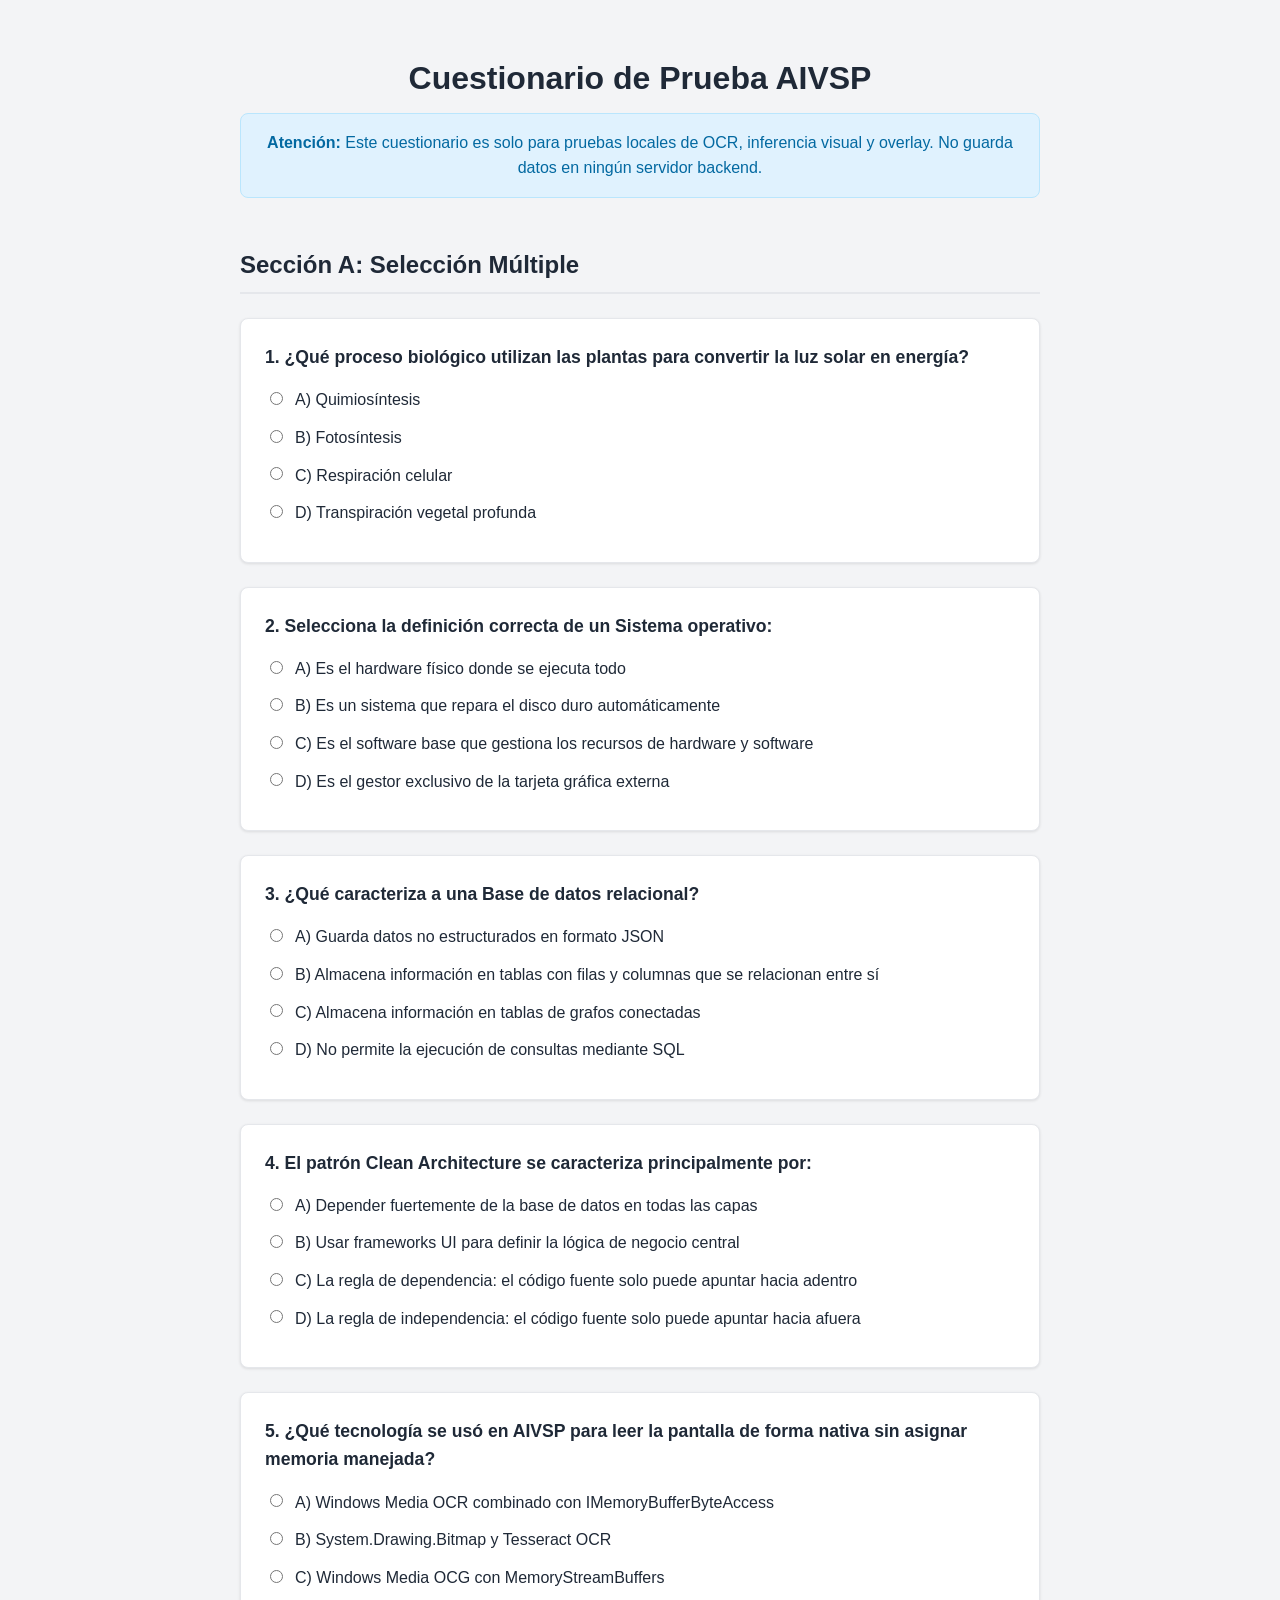
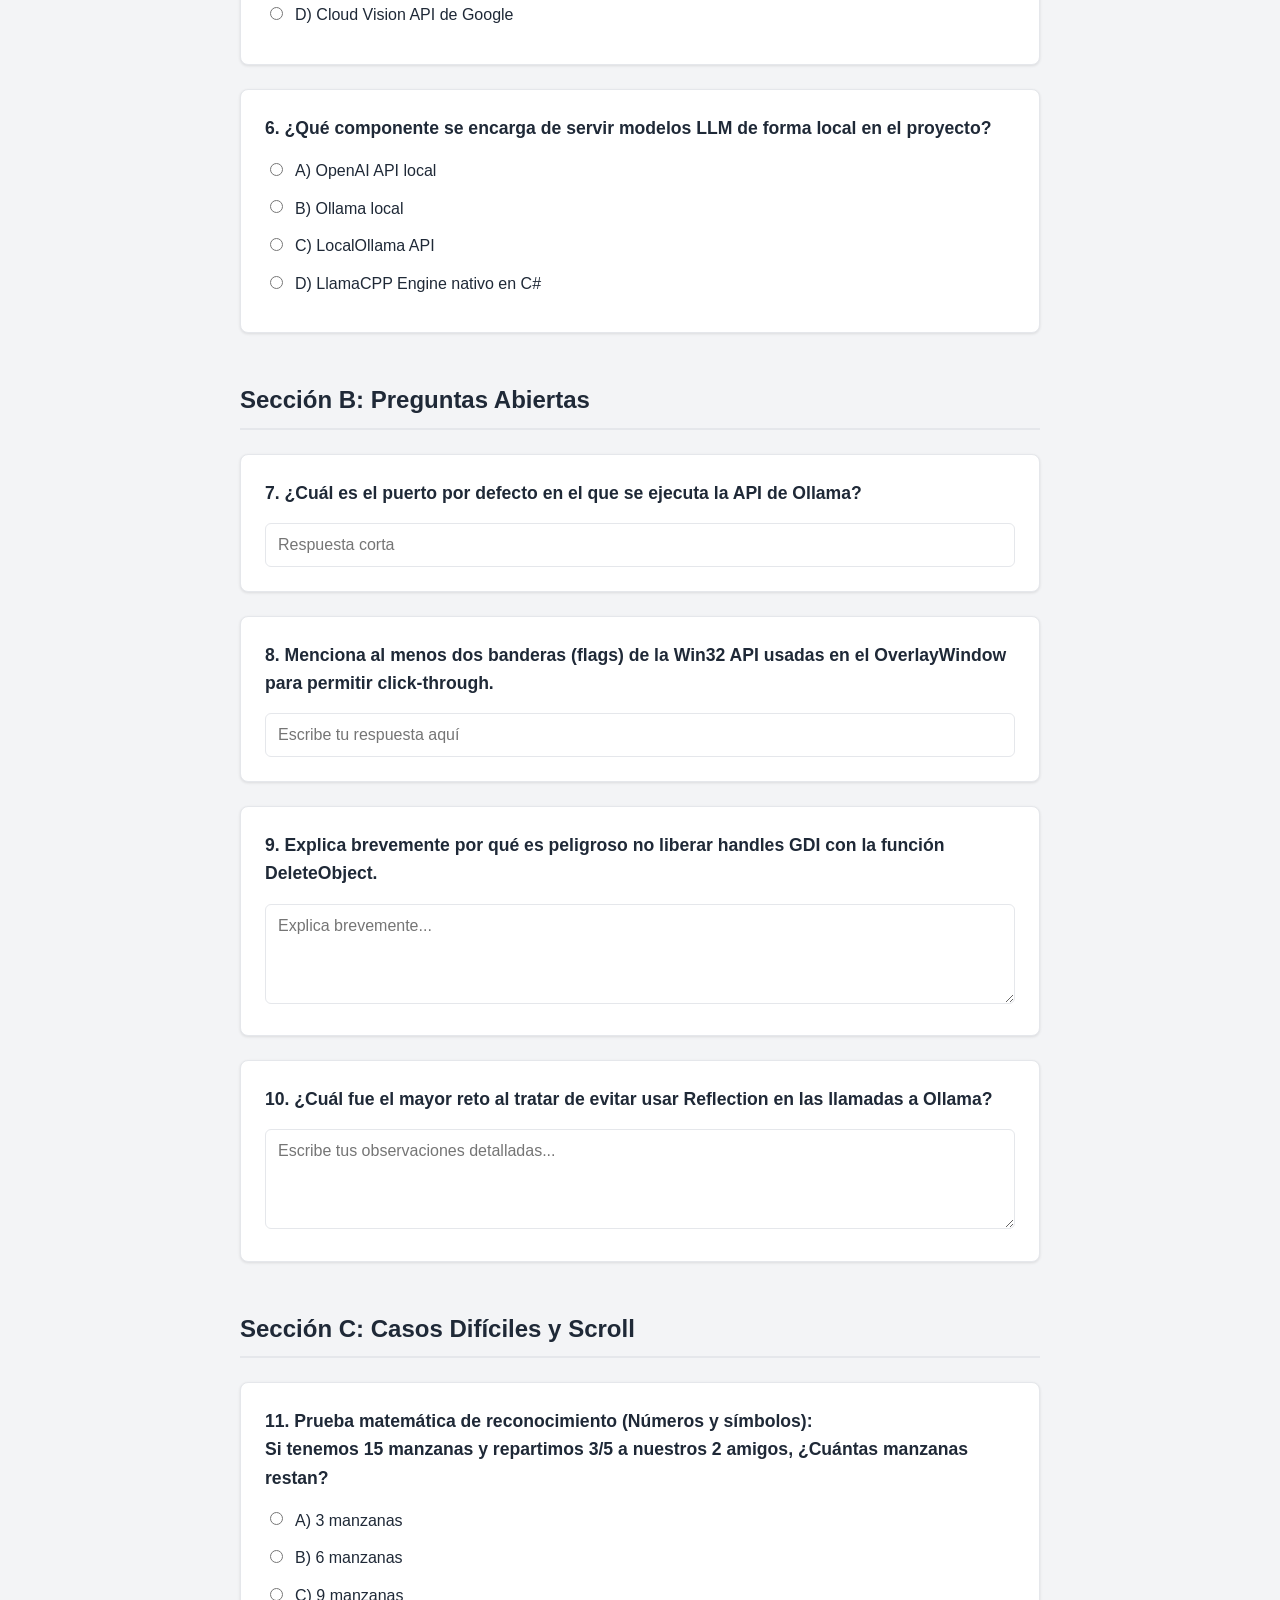
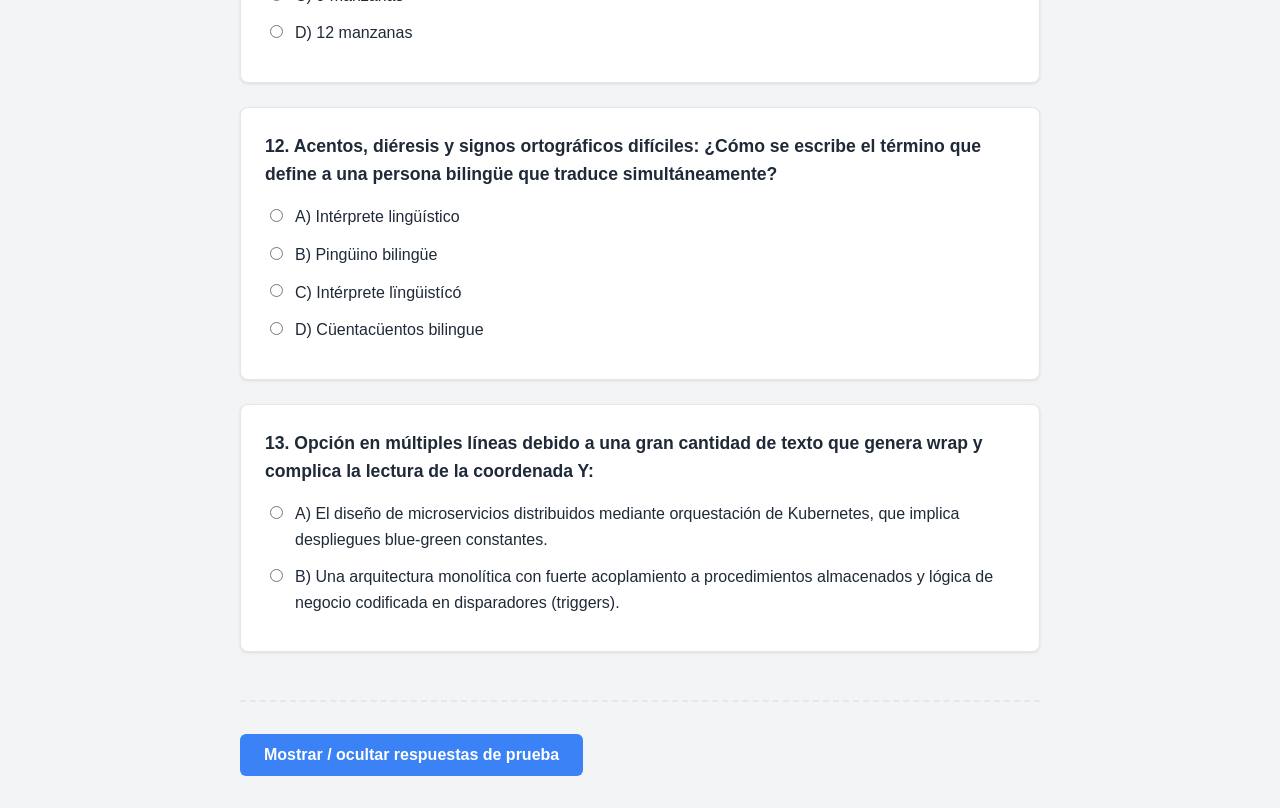
==== test-quiz.html @ 0c57545b "chore: baseline MVP avanzado validado" ====
<!DOCTYPE html>
<html lang="es">
<head>
    <meta charset="UTF-8">
    <meta name="viewport" content="width=device-width, initial-scale=1.0">
    <title>Cuestionario de Prueba AIVSP</title>
    <style>
        :root {
            --bg-color: #f3f4f6;
            --card-bg: #ffffff;
            --text-main: #1f2937;
            --text-muted: #6b7280;
            --border-color: #e5e7eb;
            --accent-color: #3b82f6;
        }

        body {
            font-family: 'Segoe UI', Roboto, Helvetica, Arial, sans-serif;
            background-color: var(--bg-color);
            color: var(--text-main);
            margin: 0;
            padding: 2rem;
            line-height: 1.6;
        }

        .container {
            max-width: 800px;
            margin: 0 auto;
        }

        header {
            text-align: center;
            margin-bottom: 2rem;
        }

        h1 {
            color: var(--text-main);
            margin-bottom: 0.5rem;
        }

        .instructions {
            background-color: #e0f2fe;
            color: #0369a1;
            padding: 1rem;
            border-radius: 0.5rem;
            border: 1px solid #bae6fd;
            margin-bottom: 2rem;
        }

        .section-title {
            font-size: 1.5rem;
            border-bottom: 2px solid var(--border-color);
            padding-bottom: 0.5rem;
            margin-top: 3rem;
            margin-bottom: 1.5rem;
            color: var(--text-main);
        }

        .card {
            background-color: var(--card-bg);
            border: 1px solid var(--border-color);
            border-radius: 0.5rem;
            padding: 1.5rem;
            margin-bottom: 1.5rem;
            box-shadow: 0 1px 3px rgba(0,0,0,0.1);
        }

        .question {
            font-weight: 600;
            margin-bottom: 1rem;
            font-size: 1.1rem;
        }

        .options-list {
            list-style: none;
            padding: 0;
            margin: 0;
        }

        .option-item {
            margin-bottom: 0.75rem;
            display: flex;
            align-items: flex-start;
        }

        .option-item input[type="radio"] {
            margin-top: 0.3rem;
            margin-right: 0.75rem;
            cursor: pointer;
        }

        .option-label {
            cursor: pointer;
            flex-grow: 1;
        }

        .form-control {
            width: 100%;
            padding: 0.75rem;
            border: 1px solid var(--border-color);
            border-radius: 0.375rem;
            font-size: 1rem;
            font-family: inherit;
            box-sizing: border-box;
            transition: border-color 0.15s ease-in-out;
        }

        .form-control:focus {
            outline: none;
            border-color: var(--accent-color);
            box-shadow: 0 0 0 3px rgba(59, 130, 246, 0.1);
        }

        textarea.form-control {
            resize: vertical;
            min-height: 100px;
        }

        .answers-section {
            margin-top: 3rem;
            padding-top: 2rem;
            border-top: 2px dashed var(--border-color);
        }

        .toggle-btn {
            background-color: var(--accent-color);
            color: white;
            border: none;
            padding: 0.75rem 1.5rem;
            border-radius: 0.375rem;
            font-size: 1rem;
            font-weight: 600;
            cursor: pointer;
            transition: background-color 0.2s;
        }

        .toggle-btn:hover {
            background-color: #2563eb;
        }

        #answers-block {
            display: none;
            margin-top: 1rem;
            background-color: #fef3c7;
            border: 1px solid #fde68a;
            padding: 1.5rem;
            border-radius: 0.5rem;
        }

        #answers-block.visible {
            display: block;
        }

        .answer-key {
            font-family: monospace;
            background: rgba(0,0,0,0.05);
            padding: 0.2rem 0.4rem;
            border-radius: 0.25rem;
        }
    </style>
</head>
<body>
    <div class="container">
        <header>
            <h1>Cuestionario de Prueba AIVSP</h1>
            <div class="instructions">
                <strong>Atención:</strong> Este cuestionario es solo para pruebas locales de OCR, inferencia visual y overlay. No guarda datos en ningún servidor backend.
            </div>
        </header>

        <!-- SECCIÓN A: Selección Múltiple -->
        <h2 class="section-title">Sección A: Selección Múltiple</h2>
        
        <div class="card" id="question-1">
            <div class="question">1. ¿Qué proceso biológico utilizan las plantas para convertir la luz solar en energía?</div>
            <ul class="options-list">
                <li class="option-item">
                    <input type="radio" name="q1" id="option-1-a" value="A">
                    <label class="option-label" for="option-1-a">A) Quimiosíntesis</label>
                </li>
                <li class="option-item">
                    <input type="radio" name="q1" id="option-1-b" value="B">
                    <label class="option-label" for="option-1-b">B) Fotosíntesis</label>
                </li>
                <li class="option-item">
                    <input type="radio" name="q1" id="option-1-c" value="C">
                    <label class="option-label" for="option-1-c">C) Respiración celular</label>
                </li>
                <li class="option-item">
                    <input type="radio" name="q1" id="option-1-d" value="D">
                    <label class="option-label" for="option-1-d">D) Transpiración vegetal profunda</label>
                </li>
            </ul>
        </div>

        <div class="card" id="question-2">
            <div class="question">2. Selecciona la definición correcta de un Sistema operativo:</div>
            <ul class="options-list">
                <li class="option-item">
                    <input type="radio" name="q2" id="option-2-a" value="A">
                    <label class="option-label" for="option-2-a">A) Es el hardware físico donde se ejecuta todo</label>
                </li>
                <li class="option-item">
                    <input type="radio" name="q2" id="option-2-b" value="B">
                    <label class="option-label" for="option-2-b">B) Es un sistema que repara el disco duro automáticamente</label>
                </li>
                <li class="option-item">
                    <input type="radio" name="q2" id="option-2-c" value="C">
                    <label class="option-label" for="option-2-c">C) Es el software base que gestiona los recursos de hardware y software</label>
                </li>
                <li class="option-item">
                    <input type="radio" name="q2" id="option-2-d" value="D">
                    <label class="option-label" for="option-2-d">D) Es el gestor exclusivo de la tarjeta gráfica externa</label>
                </li>
            </ul>
        </div>

        <div class="card" id="question-3">
            <div class="question">3. ¿Qué caracteriza a una Base de datos relacional?</div>
            <ul class="options-list">
                <li class="option-item">
                    <input type="radio" name="q3" id="option-3-a" value="A">
                    <label class="option-label" for="option-3-a">A) Guarda datos no estructurados en formato JSON</label>
                </li>
                <li class="option-item">
                    <input type="radio" name="q3" id="option-3-b" value="B">
                    <label class="option-label" for="option-3-b">B) Almacena información en tablas con filas y columnas que se relacionan entre sí</label>
                </li>
                <li class="option-item">
                    <input type="radio" name="q3" id="option-3-c" value="C">
                    <label class="option-label" for="option-3-c">C) Almacena información en tablas de grafos conectadas</label>
                </li>
                <li class="option-item">
                    <input type="radio" name="q3" id="option-3-d" value="D">
                    <label class="option-label" for="option-3-d">D) No permite la ejecución de consultas mediante SQL</label>
                </li>
            </ul>
        </div>

        <div class="card" id="question-4">
            <div class="question">4. El patrón Clean Architecture se caracteriza principalmente por:</div>
            <ul class="options-list">
                <li class="option-item">
                    <input type="radio" name="q4" id="option-4-a" value="A">
                    <label class="option-label" for="option-4-a">A) Depender fuertemente de la base de datos en todas las capas</label>
                </li>
                <li class="option-item">
                    <input type="radio" name="q4" id="option-4-b" value="B">
                    <label class="option-label" for="option-4-b">B) Usar frameworks UI para definir la lógica de negocio central</label>
                </li>
                <li class="option-item">
                    <input type="radio" name="q4" id="option-4-c" value="C">
                    <label class="option-label" for="option-4-c">C) La regla de dependencia: el código fuente solo puede apuntar hacia adentro</label>
                </li>
                <li class="option-item">
                    <input type="radio" name="q4" id="option-4-d" value="D">
                    <label class="option-label" for="option-4-d">D) La regla de independencia: el código fuente solo puede apuntar hacia afuera</label>
                </li>
            </ul>
        </div>

        <div class="card" id="question-5">
            <div class="question">5. ¿Qué tecnología se usó en AIVSP para leer la pantalla de forma nativa sin asignar memoria manejada?</div>
            <ul class="options-list">
                <li class="option-item">
                    <input type="radio" name="q5" id="option-5-a" value="A">
                    <label class="option-label" for="option-5-a">A) Windows Media OCR combinado con IMemoryBufferByteAccess</label>
                </li>
                <li class="option-item">
                    <input type="radio" name="q5" id="option-5-b" value="B">
                    <label class="option-label" for="option-5-b">B) System.Drawing.Bitmap y Tesseract OCR</label>
                </li>
                <li class="option-item">
                    <input type="radio" name="q5" id="option-5-c" value="C">
                    <label class="option-label" for="option-5-c">C) Windows Media OCG con MemoryStreamBuffers</label>
                </li>
                <li class="option-item">
                    <input type="radio" name="q5" id="option-5-d" value="D">
                    <label class="option-label" for="option-5-d">D) Cloud Vision API de Google</label>
                </li>
            </ul>
        </div>

        <div class="card" id="question-6">
            <div class="question">6. ¿Qué componente se encarga de servir modelos LLM de forma local en el proyecto?</div>
            <ul class="options-list">
                <li class="option-item">
                    <input type="radio" name="q6" id="option-6-a" value="A">
                    <label class="option-label" for="option-6-a">A) OpenAI API local</label>
                </li>
                <li class="option-item">
                    <input type="radio" name="q6" id="option-6-b" value="B">
                    <label class="option-label" for="option-6-b">B) Ollama local</label>
                </li>
                <li class="option-item">
                    <input type="radio" name="q6" id="option-6-c" value="C">
                    <label class="option-label" for="option-6-c">C) LocalOllama API</label>
                </li>
                <li class="option-item">
                    <input type="radio" name="q6" id="option-6-d" value="D">
                    <label class="option-label" for="option-6-d">D) LlamaCPP Engine nativo en C#</label>
                </li>
            </ul>
        </div>

        <!-- SECCIÓN B: Preguntas Abiertas -->
        <h2 class="section-title">Sección B: Preguntas Abiertas</h2>

        <div class="card" id="open-question-1">
            <div class="question">7. ¿Cuál es el puerto por defecto en el que se ejecuta la API de Ollama?</div>
            <input type="text" class="form-control" id="open-answer-1" placeholder="Respuesta corta">
        </div>

        <div class="card" id="open-question-2">
            <div class="question">8. Menciona al menos dos banderas (flags) de la Win32 API usadas en el OverlayWindow para permitir click-through.</div>
            <input type="text" class="form-control" id="open-answer-2" placeholder="Escribe tu respuesta aquí">
        </div>

        <div class="card" id="open-question-3">
            <div class="question">9. Explica brevemente por qué es peligroso no liberar handles GDI con la función DeleteObject.</div>
            <textarea class="form-control" id="open-answer-3" placeholder="Explica brevemente..."></textarea>
        </div>

        <div class="card" id="open-question-4">
            <div class="question">10. ¿Cuál fue el mayor reto al tratar de evitar usar Reflection en las llamadas a Ollama?</div>
            <textarea class="form-control" id="open-answer-4" placeholder="Escribe tus observaciones detalladas..."></textarea>
        </div>

        <!-- SECCIÓN C: Casos difíciles -->
        <h2 class="section-title">Sección C: Casos Difíciles y Scroll</h2>

        <div class="card" id="hard-question-1">
            <div class="question">11. Prueba matemática de reconocimiento (Números y símbolos):<br>Si tenemos 15 manzanas y repartimos 3/5 a nuestros 2 amigos, ¿Cuántas manzanas restan?</div>
            <ul class="options-list">
                <li class="option-item">
                    <input type="radio" name="q11" id="option-11-a" value="A">
                    <label class="option-label" for="option-11-a">A) 3 manzanas</label>
                </li>
                <li class="option-item">
                    <input type="radio" name="q11" id="option-11-b" value="B">
                    <label class="option-label" for="option-11-b">B) 6 manzanas</label>
                </li>
                <li class="option-item">
                    <input type="radio" name="q11" id="option-11-c" value="C">
                    <label class="option-label" for="option-11-c">C) 9 manzanas</label>
                </li>
                <li class="option-item">
                    <input type="radio" name="q11" id="option-11-d" value="D">
                    <label class="option-label" for="option-11-d">D) 12 manzanas</label>
                </li>
            </ul>
        </div>

        <div class="card" id="hard-question-2">
            <div class="question">12. Acentos, diéresis y signos ortográficos difíciles: ¿Cómo se escribe el término que define a una persona bilingüe que traduce simultáneamente?</div>
            <ul class="options-list">
                <li class="option-item">
                    <input type="radio" name="q12" id="option-12-a" value="A">
                    <label class="option-label" for="option-12-a">A) Intérprete lingüístico</label>
                </li>
                <li class="option-item">
                    <input type="radio" name="q12" id="option-12-b" value="B">
                    <label class="option-label" for="option-12-b">B) Pingüino bilingüe</label>
                </li>
                <li class="option-item">
                    <input type="radio" name="q12" id="option-12-c" value="C">
                    <label class="option-label" for="option-12-c">C) Intérprete lïngüistícó</label>
                </li>
                <li class="option-item">
                    <input type="radio" name="q12" id="option-12-d" value="D">
                    <label class="option-label" for="option-12-d">D) Cüentacüentos bilingue</label>
                </li>
            </ul>
        </div>

        <div class="card" id="hard-question-3">
            <div class="question">13. Opción en múltiples líneas debido a una gran cantidad de texto que genera wrap y complica la lectura de la coordenada Y:</div>
            <ul class="options-list">
                <li class="option-item">
                    <input type="radio" name="q13" id="option-13-a" value="A">
                    <label class="option-label" for="option-13-a">A) El diseño de microservicios distribuidos mediante orquestación de Kubernetes, que implica despliegues blue-green constantes.</label>
                </li>
                <li class="option-item">
                    <input type="radio" name="q13" id="option-13-b" value="B">
                    <label class="option-label" for="option-13-b">B) Una arquitectura monolítica con fuerte acoplamiento a procedimientos almacenados y lógica de negocio codificada en disparadores (triggers).</label>
                </li>
            </ul>
        </div>

        <div class="answers-section">
            <button class="toggle-btn" id="toggle-answers">Mostrar / ocultar respuestas de prueba</button>
            <div id="answers-block">
                <h3>Respuestas Correctas y Esperadas (Guía para QA)</h3>
                <ul>
                    <li><strong>Q1:</strong> <span class="answer-key">B) Fotosíntesis</span></li>
                    <li><strong>Q2:</strong> <span class="answer-key">C) Es el software base...</span></li>
                    <li><strong>Q3:</strong> <span class="answer-key">B) Almacena información en tablas...</span></li>
                    <li><strong>Q4:</strong> <span class="answer-key">C) La regla de dependencia...</span></li>
                    <li><strong>Q5:</strong> <span class="answer-key">A) Windows Media OCR...</span></li>
                    <li><strong>Q6:</strong> <span class="answer-key">B) Ollama local</span></li>
                    <li><strong>Q7:</strong> <span class="answer-key">11434</span></li>
                    <li><strong>Q8:</strong> <span class="answer-key">WS_EX_TRANSPARENT, WS_EX_NOACTIVATE</span></li>
                    <li><strong>Q9:</strong> <span class="answer-key">Causa memory leaks en el kernel...</span></li>
                    <li><strong>Q10:</strong> <span class="answer-key">Implementar Source Generators y pre-compilar los modelos JSON.</span></li>
                    <li><strong>Q11:</strong> <span class="answer-key">B) 6 manzanas</span></li>
                    <li><strong>Q12:</strong> <span class="answer-key">A) Intérprete lingüístico</span></li>
                    <li><strong>Q13:</strong> Cualquiera es válida. Evalúa el OCR para cajas multilínea.</li>
                </ul>
            </div>
        </div>

    </div>

    <script>
        document.getElementById('toggle-answers').addEventListener('click', function() {
            var block = document.getElementById('answers-block');
            if (block.classList.contains('visible')) {
                block.classList.remove('visible');
            } else {
                block.classList.add('visible');
            }
        });
    </script>
</body>
</html>
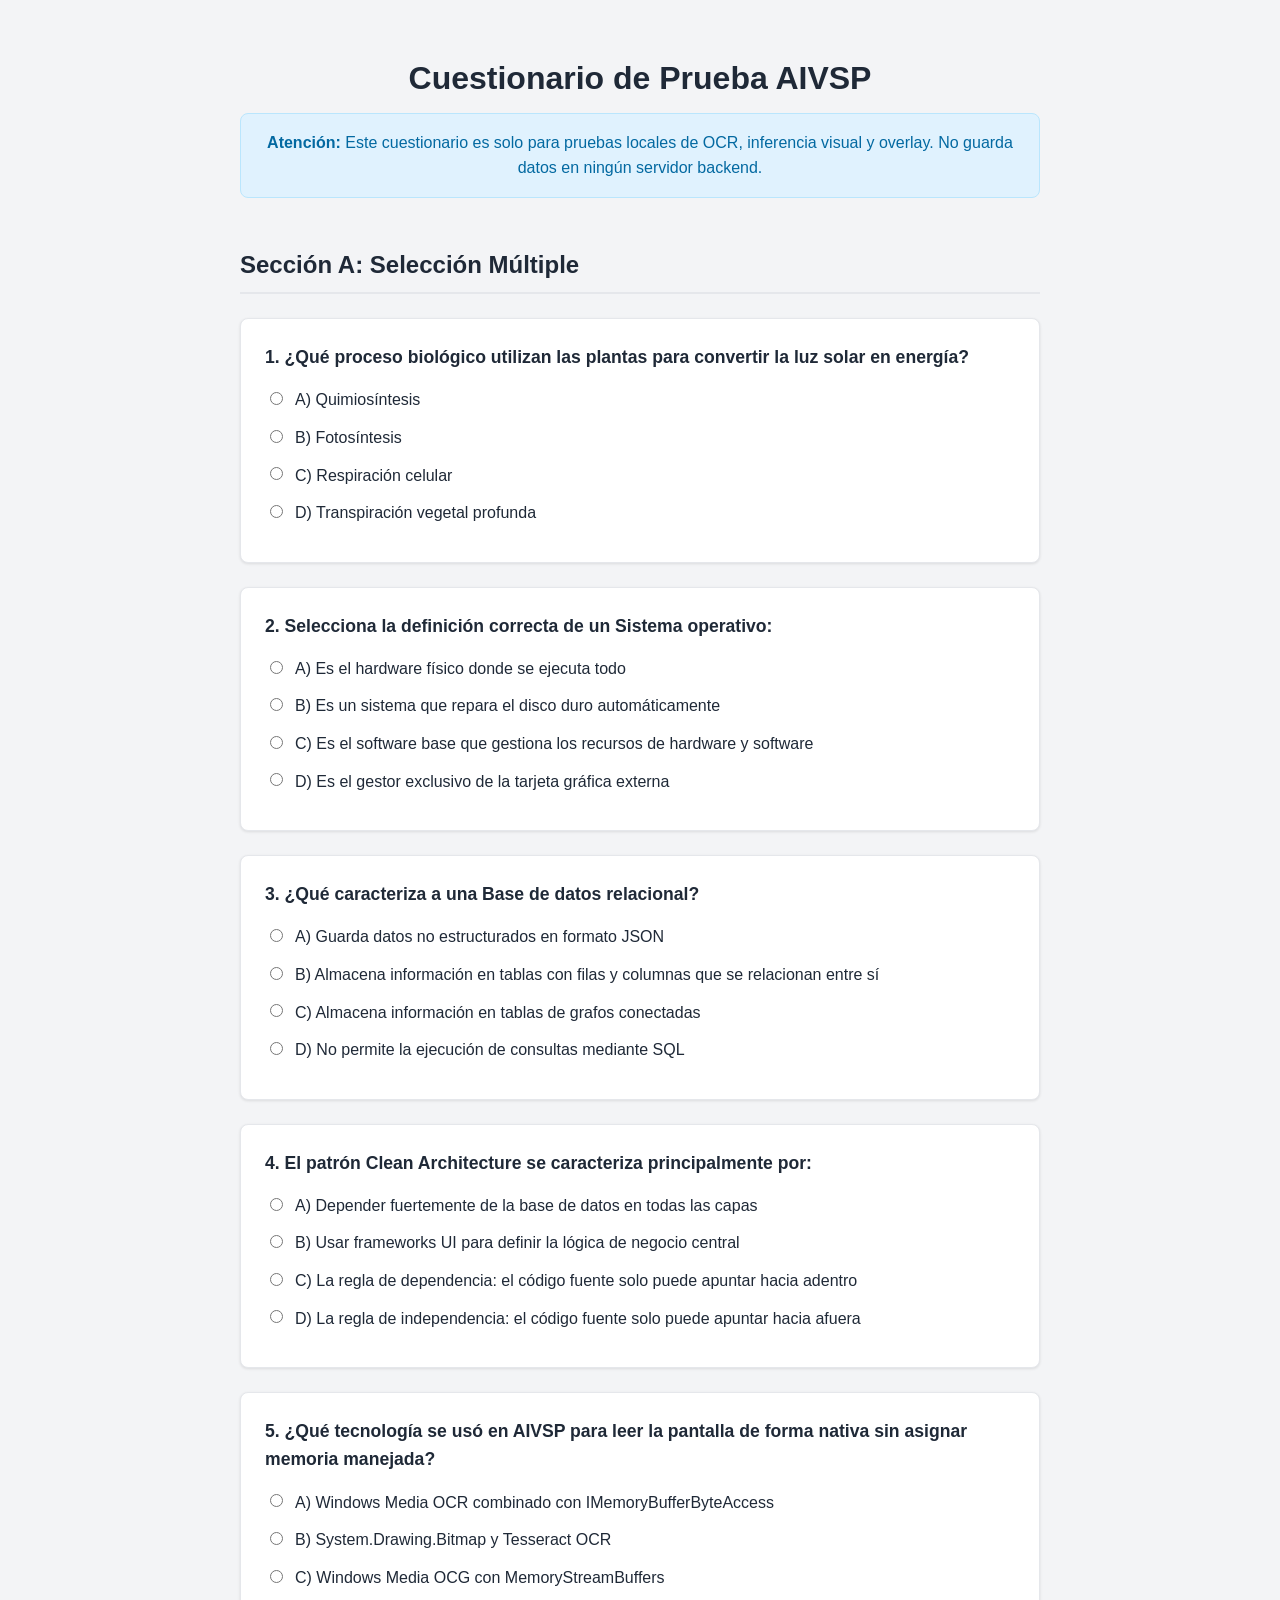
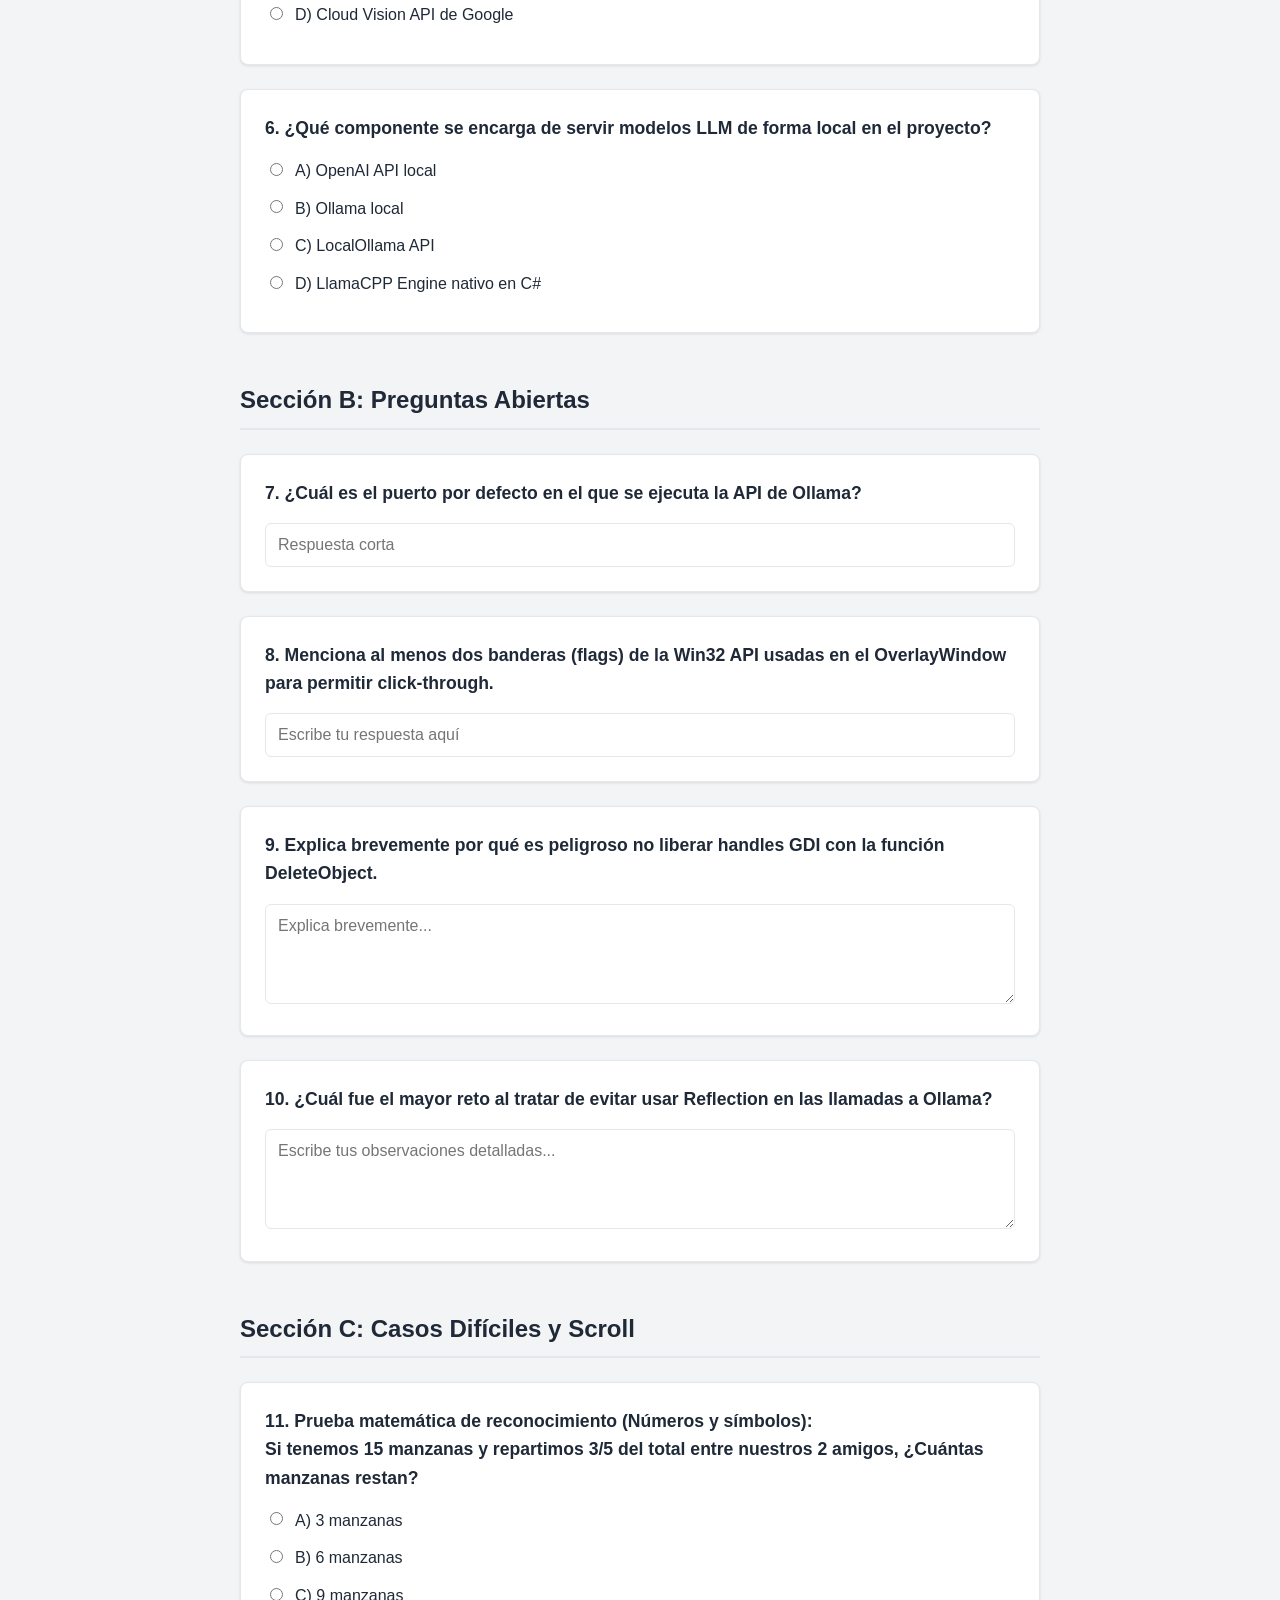
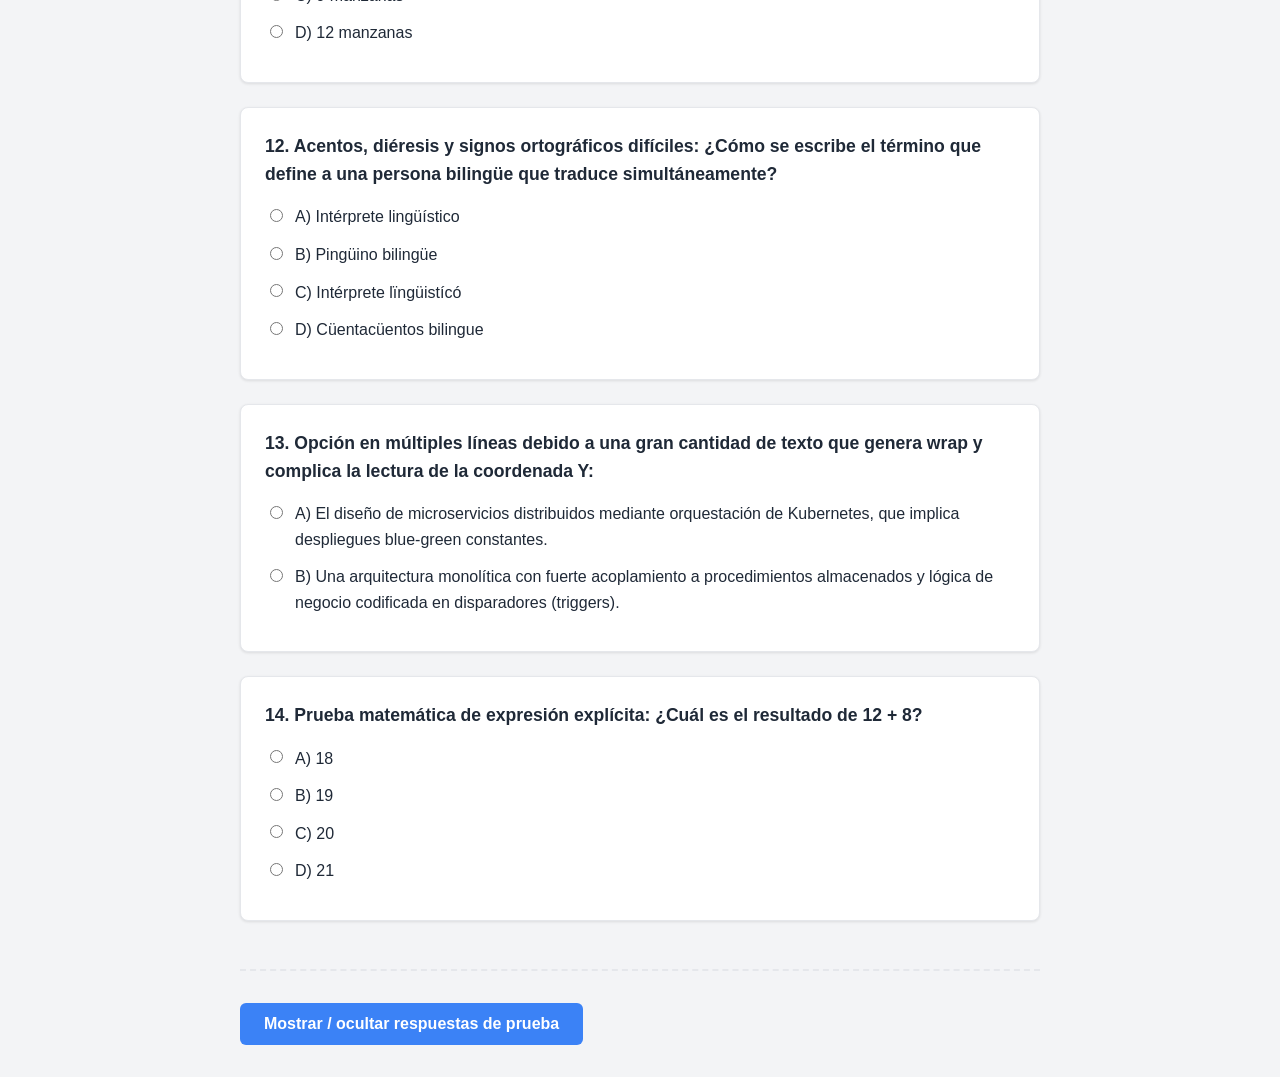
==== commit 54dd26ba: "feat: prepare v0.2.0-beta.1 candidate" ====
--- a/test-quiz.html
+++ b/test-quiz.html
@@ -330,7 +330,7 @@
         <h2 class="section-title">Sección C: Casos Difíciles y Scroll</h2>
 
         <div class="card" id="hard-question-1">
-            <div class="question">11. Prueba matemática de reconocimiento (Números y símbolos):<br>Si tenemos 15 manzanas y repartimos 3/5 a nuestros 2 amigos, ¿Cuántas manzanas restan?</div>
+            <div class="question">11. Prueba matemática de reconocimiento (Números y símbolos):<br>Si tenemos 15 manzanas y repartimos 3/5 del total entre nuestros 2 amigos, ¿Cuántas manzanas restan?</div>
             <ul class="options-list">
                 <li class="option-item">
                     <input type="radio" name="q11" id="option-11-a" value="A">
@@ -383,6 +383,28 @@
                 <li class="option-item">
                     <input type="radio" name="q13" id="option-13-b" value="B">
                     <label class="option-label" for="option-13-b">B) Una arquitectura monolítica con fuerte acoplamiento a procedimientos almacenados y lógica de negocio codificada en disparadores (triggers).</label>
+                </li>
+            </ul>
+        </div>
+
+        <div class="card" id="hard-question-4">
+            <div class="question">14. Prueba matemática de expresión explícita: ¿Cuál es el resultado de 12 + 8?</div>
+            <ul class="options-list">
+                <li class="option-item">
+                    <input type="radio" name="q14" id="option-14-a" value="A">
+                    <label class="option-label" for="option-14-a">A) 18</label>
+                </li>
+                <li class="option-item">
+                    <input type="radio" name="q14" id="option-14-b" value="B">
+                    <label class="option-label" for="option-14-b">B) 19</label>
+                </li>
+                <li class="option-item">
+                    <input type="radio" name="q14" id="option-14-c" value="C">
+                    <label class="option-label" for="option-14-c">C) 20</label>
+                </li>
+                <li class="option-item">
+                    <input type="radio" name="q14" id="option-14-d" value="D">
+                    <label class="option-label" for="option-14-d">D) 21</label>
                 </li>
             </ul>
         </div>
@@ -405,6 +427,7 @@
                     <li><strong>Q11:</strong> <span class="answer-key">B) 6 manzanas</span></li>
                     <li><strong>Q12:</strong> <span class="answer-key">A) Intérprete lingüístico</span></li>
                     <li><strong>Q13:</strong> Cualquiera es válida. Evalúa el OCR para cajas multilínea.</li>
+                    <li><strong>Q14:</strong> <span class="answer-key">C) 20</span></li>
                 </ul>
             </div>
         </div>
